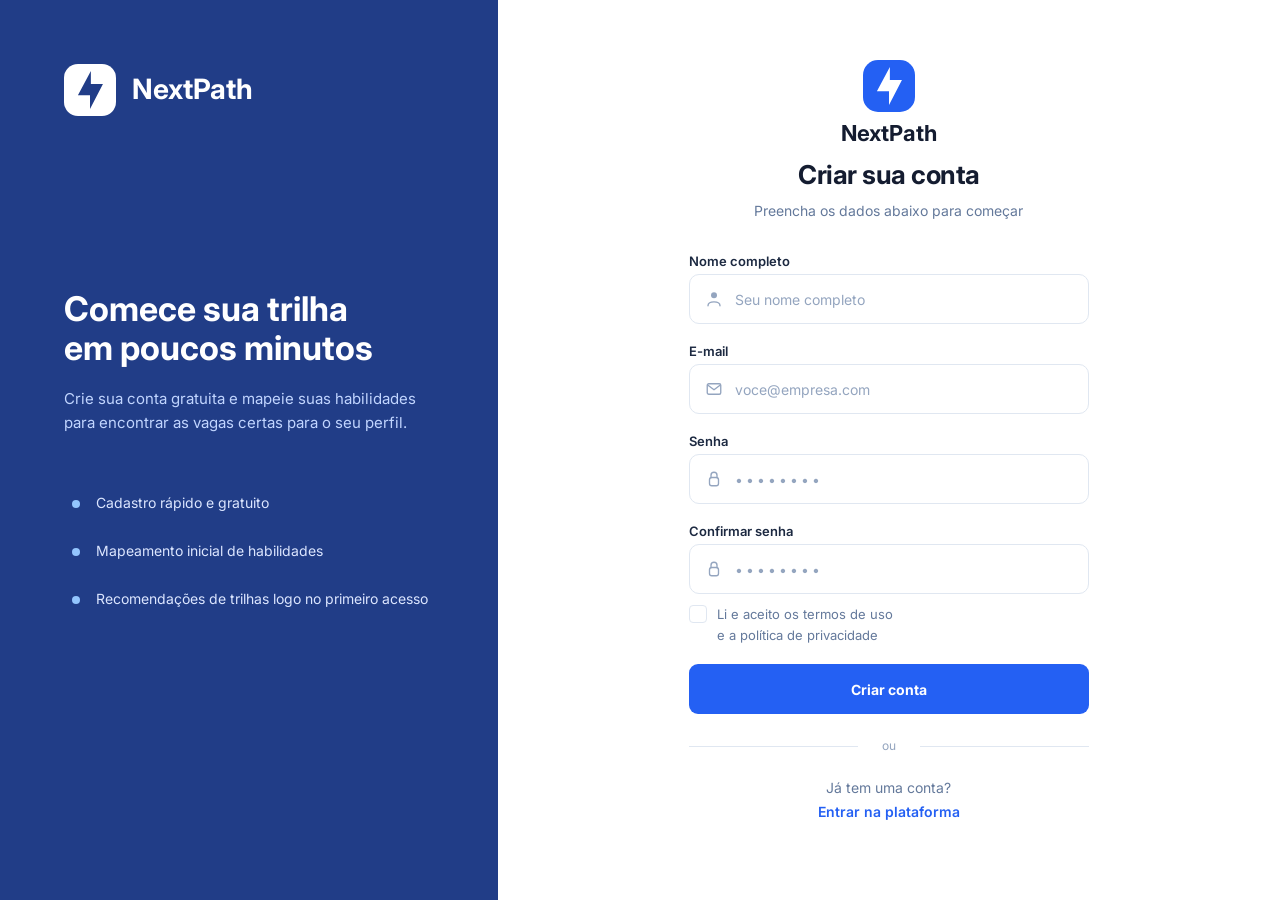
==== html/cadastro.html @ 0196f66d "Adiciona paginas de autenticacao com layout das referencias" ====
<!DOCTYPE html>
<html lang="pt-BR">
<head>
    <meta charset="UTF-8">
    <meta name="viewport" content="width=device-width, initial-scale=1.0">
    <meta name="description" content="Crie sua conta gratuita no NextPath.">
    <title>NextPath | Cadastro</title>
    <link rel="preconnect" href="https://fonts.googleapis.com">
    <link rel="preconnect" href="https://fonts.gstatic.com" crossorigin>
    <link href="https://fonts.googleapis.com/css2?family=Inter:wght@400;500;600;700;800&display=swap" rel="stylesheet">
    <link href="https://cdn.jsdelivr.net/npm/bootstrap@5.3.3/dist/css/bootstrap.min.css" rel="stylesheet">
    <link rel="stylesheet" href="../assets/css/style.css">
    <link rel="stylesheet" href="../assets/css/cadastro.css">
</head>
<body>
    <main class="auth-page auth-page--signup">
        <section class="auth-sidebar" aria-labelledby="signup-title">
            <div class="auth-sidebar__content">
                <div class="auth-logo" aria-label="Logo NextPath">
                    <span class="auth-logo__mark"><svg viewBox="0 0 32 44" aria-hidden="true"><path d="M17 0 2 28h14v16l15-29H17z" fill="currentColor"/></svg></span>
                    <span>NextPath</span>
                </div>

                <div class="auth-sidebar__intro">
                    <h1 id="signup-title" class="auth-title auth-title--large">Comece sua trilha<br>em poucos minutos</h1>
                    <p class="auth-description auth-description--large">Crie sua conta gratuita e mapeie suas habilidades<br>para encontrar as vagas certas para o seu perfil.</p>

                    <ul class="auth-benefits" aria-label="Benefícios do cadastro">
                        <li>Cadastro rápido e gratuito</li>
                        <li>Mapeamento inicial de habilidades</li>
                        <li>Recomendações de trilhas logo no primeiro acesso</li>
                    </ul>
                </div>
            </div>
        </section>

        <section class="auth-content" aria-labelledby="signup-form-title">
            <div class="auth-form-wrap">
                <div class="auth-logo auth-logo--form" aria-label="Logo NextPath">
                    <span class="auth-logo__mark"><svg viewBox="0 0 32 44" aria-hidden="true"><path d="M17 0 2 28h14v16l15-29H17z" fill="currentColor"/></svg></span>
                    <span>NextPath</span>
                </div>

                <h2 id="signup-form-title" class="auth-title">Criar sua conta</h2>
                <p class="auth-description">Preencha os dados abaixo para começar</p>

                <form id="signup-form" novalidate>
                    <div class="mb-4">
                        <label for="signup-name" class="form-label">Nome completo</label>
                        <div class="auth-input"><svg class="auth-input-icon" viewBox="0 0 24 24" fill="none" stroke="currentColor" stroke-width="1.8" stroke-linecap="round" stroke-linejoin="round" aria-hidden="true"><circle cx="12" cy="7" r="4" fill="currentColor" stroke="none"/><path d="M4 21c0-7 16-7 16 0"/></svg><input class="form-control" type="text" id="signup-name" name="name" placeholder="Seu nome completo" autocomplete="name" required></div>
                    </div>

                    <div class="mb-4">
                        <label for="signup-email" class="form-label">E-mail</label>
                        <div class="auth-input"><svg class="auth-input-icon" viewBox="0 0 24 24" fill="none" stroke="currentColor" stroke-width="1.8" stroke-linecap="round" stroke-linejoin="round" aria-hidden="true"><rect x="3" y="5" width="18" height="14" rx="2"/><path d="m4 7 8 6 8-6"/></svg><input class="form-control" type="email" id="signup-email" name="email" placeholder="voce@empresa.com" autocomplete="email" required></div>
                    </div>

                    <div class="mb-4">
                        <label for="signup-password" class="form-label">Senha</label>
                        <div class="auth-input"><svg class="auth-input-icon" viewBox="0 0 24 24" fill="none" stroke="currentColor" stroke-width="1.8" stroke-linecap="round" stroke-linejoin="round" aria-hidden="true"><rect x="6" y="10" width="12" height="11" rx="3"/><path d="M8 10V7a4 4 0 0 1 8 0v3"/></svg><input class="form-control" type="password" id="signup-password" name="password" minlength="6" autocomplete="new-password" placeholder="&#8226;&#8226;&#8226;&#8226;&#8226;&#8226;&#8226;&#8226;" required></div>
                    </div>

                    <div class="mb-4">
                        <label for="signup-confirm-password" class="form-label">Confirmar senha</label>
                        <div class="auth-input"><svg class="auth-input-icon" viewBox="0 0 24 24" fill="none" stroke="currentColor" stroke-width="1.8" stroke-linecap="round" stroke-linejoin="round" aria-hidden="true"><rect x="6" y="10" width="12" height="11" rx="3"/><path d="M8 10V7a4 4 0 0 1 8 0v3"/></svg><input class="form-control" type="password" id="signup-confirm-password" name="confirmPassword" autocomplete="new-password" placeholder="&#8226;&#8226;&#8226;&#8226;&#8226;&#8226;&#8226;&#8226;" required></div>
                    </div>

                    <div class="form-check mb-4">
                        <input class="form-check-input" type="checkbox" id="accept-terms" name="terms" required>
                        <label class="form-check-label" for="accept-terms">Li e aceito os termos de uso<br>e a política de privacidade</label>
                    </div>

                    <button class="btn btn-primary auth-button" type="submit">Criar conta</button>

                    <div class="auth-divider" aria-hidden="true"><span>ou</span></div>

                    <p class="auth-switch">
                        Já tem uma conta?
                        <a href="../index.html">Entrar na plataforma</a>
                    </p>

                    <div id="signup-message" class="auth-message" role="status" aria-live="polite"></div>
                </form>
            </div>
        </section>
    </main>

    <script src="../assets/js/auth.js"></script>
    <script src="../assets/js/cadastro.js"></script>
</body>
</html>
---- assets/css/style.css ----
﻿:root { --primary:#2460f3; --primary-hover:#194ed1; --dark-blue:#213d87; --text-dark:#141c30; --text-muted:#64799b; --border:#e0e7f1; --white:#fff; --success:#1f8f5f; --error:#c62828; }
* { box-sizing:border-box; }
html { min-width:320px; }
body { margin:0; min-height:100vh; background:#fff; color:var(--text-dark); font-family:"Inter",sans-serif; }
/* Estende o painel azul até a borda em telas maiores que o conteúdo. */
@media (min-width:768px) {
 body { background:linear-gradient(to right, var(--dark-blue) 50%, var(--white) 50%); }
}
button,input,a { font:inherit; }
a:focus-visible,button:focus-visible,input:focus-visible { outline:3px solid #9dc1ff; outline-offset:3px; }
.auth-page { display:flex; width:100%; min-height:100vh; min-height:100svh; }
.auth-sidebar { position:relative; display:flex; flex:0 0 38.888889%; min-width:0; padding:64px; background:var(--dark-blue); color:white; }
.auth-sidebar__content { width:100%; display:flex; align-items:center; justify-content:center; }
.auth-sidebar__intro { width:100%; max-width:432px; text-align:left; }
.auth-logo { display:flex; align-items:center; gap:16px; color:white; font-size:28px; font-weight:700; line-height:1.2; }
.auth-sidebar .auth-logo { position:absolute; top:64px; left:max(64px, calc((100% - 432px) / 2)); }
.auth-logo__mark { display:flex; align-items:center; justify-content:center; flex-shrink:0; width:52px; height:52px; border-radius:14px; background:white; color:var(--dark-blue); }
.auth-logo__mark svg { width:28px; height:38px; }
.auth-content { display:flex; flex:1; min-width:0; padding:48px 40px; background:white; }
.auth-form-wrap { width:400px; max-width:100%; margin:auto; }
.auth-logo--form { flex-direction:column; gap:8px; margin-bottom:12px; color:var(--text-dark); font-size:24px; }
.auth-logo--form .auth-logo__mark { width:56px; height:56px; background:var(--primary); color:white; border-radius:15px; }
.auth-title { margin:0 0 8px; font-size:26px; font-weight:700; line-height:1.3; text-align:center; letter-spacing:-.5px; }
.auth-title--large { margin:0 0 20px; color:white; font-size:34px; font-weight:700; line-height:1.15; text-align:left; letter-spacing:0; }
.auth-description { margin:0 0 30px; color:var(--text-muted); font-size:14px; line-height:1.6; text-align:center; }
.auth-description--large { margin:0; color:#c1d5ff; font-size:15px; font-weight:400; line-height:24px; text-align:left; letter-spacing:0; }
.auth-benefits { display:grid; gap:24px; margin:56px 0 0; padding:0; list-style:none; color:#dce6ff; font-size:14px; font-weight:400; line-height:24px; letter-spacing:0; text-align:left; }
.auth-benefits li { position:relative; padding-left:32px; }
.auth-benefits li::before { content:""; position:absolute; top:9px; left:8px; width:8px; height:8px; border-radius:50%; background:#93c5fd; }
.form-label { display:block; margin-bottom:4px; color:#1c2941; font-size:13px; font-weight:600; line-height:18px; }
.auth-input { position:relative; }
.auth-input-icon { position:absolute; top:50%; left:16px; width:18px; height:18px; transform:translateY(-50%); color:#94a5bf; pointer-events:none; }
.form-control { height:50px; min-height:50px; padding:12px 16px 12px 45px; border:1px solid var(--border); border-radius:10px; color:var(--text-dark); background:white; font-size:14px; box-shadow:none; }
.form-control::placeholder { color:#94a5bf; opacity:1; }
input[type="password"]::placeholder { letter-spacing:3px; }
.form-control:focus { border-color:var(--primary); box-shadow:0 0 0 3px #2460f31a; }
.auth-form-wrap .mb-4,.auth-form-wrap .mb-3 { margin-bottom:18px !important; }
.form-check { padding-left:28px; }
.form-check-input { width:18px; height:18px; margin-left:-28px !important; margin-top:1px; border-color:var(--border); border-radius:5px; }
.form-check-input:checked { background-color:var(--primary); border-color:var(--primary); }
.form-check-label { color:var(--text-muted); font-size:13px; line-height:21px; }
.auth-link,.auth-back-link,.auth-switch a { color:var(--primary); font-weight:600; text-decoration:none; }
.auth-link:hover,.auth-back-link:hover,.auth-switch a:hover { color:var(--primary-hover); text-decoration:underline; }
.auth-button { width:100%; min-height:50px; padding:12px; border:0; border-radius:9px; background:var(--primary); color:white; font-size:14px; font-weight:700; }
.auth-button:hover,.auth-button:focus-visible { background:var(--primary-hover); }
.auth-divider { display:flex; align-items:center; gap:24px; margin:24px 0 22px; color:#94a5bf; font-size:12px; line-height:16px; }
.auth-divider::before,.auth-divider::after { content:""; height:1px; flex:1; background:var(--border); }
.auth-switch { margin:0; color:var(--text-muted); text-align:center; font-size:14px; line-height:24px; }
.auth-switch a { display:block; }
.auth-message { margin-top:18px; font-size:14px; font-weight:600; text-align:center; }
.auth-message:empty { display:none; }
.auth-message.is-error { color:var(--error); }
.auth-message.is-success { color:var(--success); }
.is-invalid { border-color:var(--error); }
@media(max-width:1199px) {
 .auth-sidebar { padding:40px; }
 .auth-sidebar .auth-logo { top:48px; left:40px; }
 .auth-title--large { font-size:29px; }
 .auth-title--large br, .auth-description--large br { display:none; }
}
@media(max-width:767px) {
 .auth-sidebar { display:none; }
 .auth-content { min-height:100vh; min-height:100svh; padding:40px 24px; }
 .auth-form-wrap { transform:none !important; }
 .auth-title { font-size:25px; }
}
@media(max-width:374px) {
 .auth-content { padding-inline:18px; }
 .auth-title { font-size:23px; }
 .auth-description br { display:none; }
}
---- assets/css/cadastro.css ----
﻿.auth-form-wrap { transform:translateY(-8px); }
.auth-logo--form { font-size:22px; }
.auth-logo--form .auth-logo__mark { width:52px; height:52px; }
.auth-form-wrap .form-check { margin-top:-8px; margin-bottom:18px !important; }
.auth-terms-text { color:var(--primary); font-weight:600; }
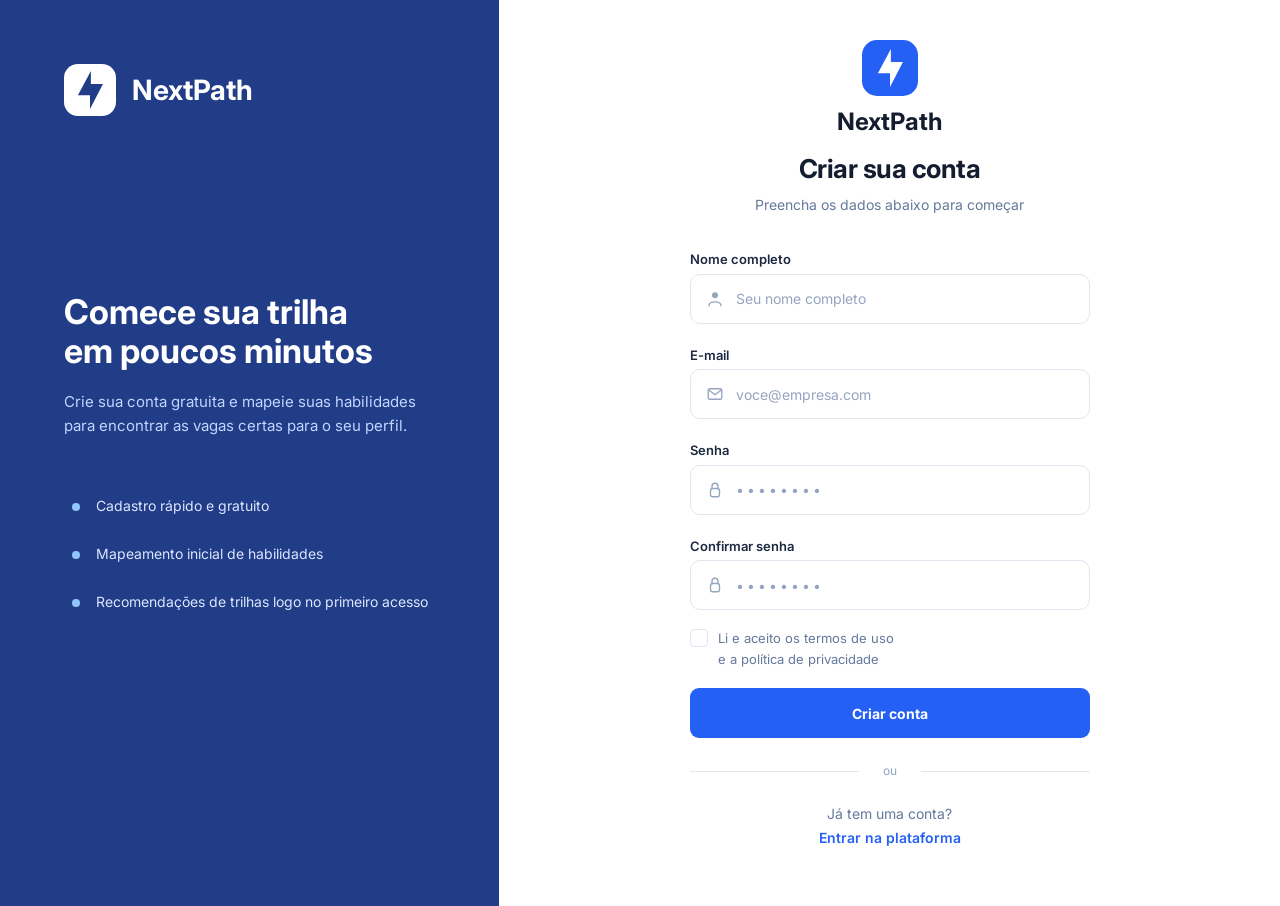
==== commit 4247cd27: "Adiciona dashboard dinamico e autenticacao simulada com localStorage - Login, cadastro e recuperacao" ====
--- a/html/cadastro.html
+++ b/html/cadastro.html
@@ -9,10 +9,10 @@
     <link rel="preconnect" href="https://fonts.gstatic.com" crossorigin>
     <link href="https://fonts.googleapis.com/css2?family=Inter:wght@400;500;600;700;800&display=swap" rel="stylesheet">
     <link href="https://cdn.jsdelivr.net/npm/bootstrap@5.3.3/dist/css/bootstrap.min.css" rel="stylesheet">
+    <link rel="icon" href="../assets/img/favicon.svg">
     <link rel="stylesheet" href="../assets/css/style.css">
-    <link rel="stylesheet" href="../assets/css/cadastro.css">
 </head>
-<body>
+<body class="auth-body">
     <main class="auth-page auth-page--signup">
         <section class="auth-sidebar" aria-labelledby="signup-title">
             <div class="auth-sidebar__content">
@@ -47,7 +47,7 @@
                 <form id="signup-form" novalidate>
                     <div class="mb-4">
                         <label for="signup-name" class="form-label">Nome completo</label>
-                        <div class="auth-input"><svg class="auth-input-icon" viewBox="0 0 24 24" fill="none" stroke="currentColor" stroke-width="1.8" stroke-linecap="round" stroke-linejoin="round" aria-hidden="true"><circle cx="12" cy="7" r="4" fill="currentColor" stroke="none"/><path d="M4 21c0-7 16-7 16 0"/></svg><input class="form-control" type="text" id="signup-name" name="name" placeholder="Seu nome completo" autocomplete="name" required></div>
+                        <div class="auth-input"><svg class="auth-input-icon" viewBox="0 0 24 24" fill="none" stroke="currentColor" stroke-width="1.8" stroke-linecap="round" stroke-linejoin="round" aria-hidden="true"><circle cx="12" cy="7" r="4" fill="currentColor" stroke="none"/><path d="M4 21c0-7 16-7 16 0"/></svg><input class="form-control" type="text" id="signup-name" name="nome" placeholder="Seu nome completo" autocomplete="name" required></div>
                     </div>
 
                     <div class="mb-4">
@@ -57,16 +57,16 @@
 
                     <div class="mb-4">
                         <label for="signup-password" class="form-label">Senha</label>
-                        <div class="auth-input"><svg class="auth-input-icon" viewBox="0 0 24 24" fill="none" stroke="currentColor" stroke-width="1.8" stroke-linecap="round" stroke-linejoin="round" aria-hidden="true"><rect x="6" y="10" width="12" height="11" rx="3"/><path d="M8 10V7a4 4 0 0 1 8 0v3"/></svg><input class="form-control" type="password" id="signup-password" name="password" minlength="6" autocomplete="new-password" placeholder="&#8226;&#8226;&#8226;&#8226;&#8226;&#8226;&#8226;&#8226;" required></div>
+                        <div class="auth-input"><svg class="auth-input-icon" viewBox="0 0 24 24" fill="none" stroke="currentColor" stroke-width="1.8" stroke-linecap="round" stroke-linejoin="round" aria-hidden="true"><rect x="6" y="10" width="12" height="11" rx="3"/><path d="M8 10V7a4 4 0 0 1 8 0v3"/></svg><input class="form-control" type="password" id="signup-password" name="senha" minlength="6" autocomplete="new-password" placeholder="&#8226;&#8226;&#8226;&#8226;&#8226;&#8226;&#8226;&#8226;" required></div>
                     </div>
 
                     <div class="mb-4">
                         <label for="signup-confirm-password" class="form-label">Confirmar senha</label>
-                        <div class="auth-input"><svg class="auth-input-icon" viewBox="0 0 24 24" fill="none" stroke="currentColor" stroke-width="1.8" stroke-linecap="round" stroke-linejoin="round" aria-hidden="true"><rect x="6" y="10" width="12" height="11" rx="3"/><path d="M8 10V7a4 4 0 0 1 8 0v3"/></svg><input class="form-control" type="password" id="signup-confirm-password" name="confirmPassword" autocomplete="new-password" placeholder="&#8226;&#8226;&#8226;&#8226;&#8226;&#8226;&#8226;&#8226;" required></div>
+                        <div class="auth-input"><svg class="auth-input-icon" viewBox="0 0 24 24" fill="none" stroke="currentColor" stroke-width="1.8" stroke-linecap="round" stroke-linejoin="round" aria-hidden="true"><rect x="6" y="10" width="12" height="11" rx="3"/><path d="M8 10V7a4 4 0 0 1 8 0v3"/></svg><input class="form-control" type="password" id="signup-confirm-password" name="confirmarSenha" autocomplete="new-password" placeholder="&#8226;&#8226;&#8226;&#8226;&#8226;&#8226;&#8226;&#8226;" required></div>
                     </div>
 
                     <div class="form-check mb-4">
-                        <input class="form-check-input" type="checkbox" id="accept-terms" name="terms" required>
+                        <input class="form-check-input" type="checkbox" id="accept-terms" name="termos" required>
                         <label class="form-check-label" for="accept-terms">Li e aceito os termos de uso<br>e a política de privacidade</label>
                     </div>
 
@@ -86,6 +86,5 @@
     </main>
 
     <script src="../assets/js/auth.js"></script>
-    <script src="../assets/js/cadastro.js"></script>
 </body>
 </html>
--- a/assets/css/style.css
+++ b/assets/css/style.css
@@ -1,71 +1,220 @@
-﻿:root { --primary:#2460f3; --primary-hover:#194ed1; --dark-blue:#213d87; --text-dark:#141c30; --text-muted:#64799b; --border:#e0e7f1; --white:#fff; --success:#1f8f5f; --error:#c62828; }
-* { box-sizing:border-box; }
-html { min-width:320px; }
-body { margin:0; min-height:100vh; background:#fff; color:var(--text-dark); font-family:"Inter",sans-serif; }
-/* Estende o painel azul até a borda em telas maiores que o conteúdo. */
-@media (min-width:768px) {
- body { background:linear-gradient(to right, var(--dark-blue) 50%, var(--white) 50%); }
-}
-button,input,a { font:inherit; }
-a:focus-visible,button:focus-visible,input:focus-visible { outline:3px solid #9dc1ff; outline-offset:3px; }
-.auth-page { display:flex; width:100%; min-height:100vh; min-height:100svh; }
-.auth-sidebar { position:relative; display:flex; flex:0 0 38.888889%; min-width:0; padding:64px; background:var(--dark-blue); color:white; }
-.auth-sidebar__content { width:100%; display:flex; align-items:center; justify-content:center; }
-.auth-sidebar__intro { width:100%; max-width:432px; text-align:left; }
-.auth-logo { display:flex; align-items:center; gap:16px; color:white; font-size:28px; font-weight:700; line-height:1.2; }
-.auth-sidebar .auth-logo { position:absolute; top:64px; left:max(64px, calc((100% - 432px) / 2)); }
-.auth-logo__mark { display:flex; align-items:center; justify-content:center; flex-shrink:0; width:52px; height:52px; border-radius:14px; background:white; color:var(--dark-blue); }
-.auth-logo__mark svg { width:28px; height:38px; }
-.auth-content { display:flex; flex:1; min-width:0; padding:48px 40px; background:white; }
-.auth-form-wrap { width:400px; max-width:100%; margin:auto; }
-.auth-logo--form { flex-direction:column; gap:8px; margin-bottom:12px; color:var(--text-dark); font-size:24px; }
-.auth-logo--form .auth-logo__mark { width:56px; height:56px; background:var(--primary); color:white; border-radius:15px; }
-.auth-title { margin:0 0 8px; font-size:26px; font-weight:700; line-height:1.3; text-align:center; letter-spacing:-.5px; }
-.auth-title--large { margin:0 0 20px; color:white; font-size:34px; font-weight:700; line-height:1.15; text-align:left; letter-spacing:0; }
-.auth-description { margin:0 0 30px; color:var(--text-muted); font-size:14px; line-height:1.6; text-align:center; }
-.auth-description--large { margin:0; color:#c1d5ff; font-size:15px; font-weight:400; line-height:24px; text-align:left; letter-spacing:0; }
-.auth-benefits { display:grid; gap:24px; margin:56px 0 0; padding:0; list-style:none; color:#dce6ff; font-size:14px; font-weight:400; line-height:24px; letter-spacing:0; text-align:left; }
-.auth-benefits li { position:relative; padding-left:32px; }
-.auth-benefits li::before { content:""; position:absolute; top:9px; left:8px; width:8px; height:8px; border-radius:50%; background:#93c5fd; }
-.form-label { display:block; margin-bottom:4px; color:#1c2941; font-size:13px; font-weight:600; line-height:18px; }
-.auth-input { position:relative; }
-.auth-input-icon { position:absolute; top:50%; left:16px; width:18px; height:18px; transform:translateY(-50%); color:#94a5bf; pointer-events:none; }
-.form-control { height:50px; min-height:50px; padding:12px 16px 12px 45px; border:1px solid var(--border); border-radius:10px; color:var(--text-dark); background:white; font-size:14px; box-shadow:none; }
-.form-control::placeholder { color:#94a5bf; opacity:1; }
-input[type="password"]::placeholder { letter-spacing:3px; }
-.form-control:focus { border-color:var(--primary); box-shadow:0 0 0 3px #2460f31a; }
-.auth-form-wrap .mb-4,.auth-form-wrap .mb-3 { margin-bottom:18px !important; }
-.form-check { padding-left:28px; }
-.form-check-input { width:18px; height:18px; margin-left:-28px !important; margin-top:1px; border-color:var(--border); border-radius:5px; }
-.form-check-input:checked { background-color:var(--primary); border-color:var(--primary); }
-.form-check-label { color:var(--text-muted); font-size:13px; line-height:21px; }
-.auth-link,.auth-back-link,.auth-switch a { color:var(--primary); font-weight:600; text-decoration:none; }
-.auth-link:hover,.auth-back-link:hover,.auth-switch a:hover { color:var(--primary-hover); text-decoration:underline; }
-.auth-button { width:100%; min-height:50px; padding:12px; border:0; border-radius:9px; background:var(--primary); color:white; font-size:14px; font-weight:700; }
-.auth-button:hover,.auth-button:focus-visible { background:var(--primary-hover); }
-.auth-divider { display:flex; align-items:center; gap:24px; margin:24px 0 22px; color:#94a5bf; font-size:12px; line-height:16px; }
-.auth-divider::before,.auth-divider::after { content:""; height:1px; flex:1; background:var(--border); }
-.auth-switch { margin:0; color:var(--text-muted); text-align:center; font-size:14px; line-height:24px; }
-.auth-switch a { display:block; }
-.auth-message { margin-top:18px; font-size:14px; font-weight:600; text-align:center; }
-.auth-message:empty { display:none; }
-.auth-message.is-error { color:var(--error); }
-.auth-message.is-success { color:var(--success); }
-.is-invalid { border-color:var(--error); }
-@media(max-width:1199px) {
- .auth-sidebar { padding:40px; }
- .auth-sidebar .auth-logo { top:48px; left:40px; }
- .auth-title--large { font-size:29px; }
- .auth-title--large br, .auth-description--large br { display:none; }
-}
-@media(max-width:767px) {
- .auth-sidebar { display:none; }
- .auth-content { min-height:100vh; min-height:100svh; padding:40px 24px; }
- .auth-form-wrap { transform:none !important; }
- .auth-title { font-size:25px; }
-}
-@media(max-width:374px) {
- .auth-content { padding-inline:18px; }
- .auth-title { font-size:23px; }
- .auth-description br { display:none; }
-}
+/* ===== Geral ===== */
+:root {
+    --primary: #2460f3;
+    --primary-hover: #194ed1;
+    --dark-blue: #213d87;
+    --text-dark: #141c30;
+    --text-muted: #64799b;
+    --border: #e0e7f1;
+    --background: #f8fafc;
+    --light-blue: #eef4ff;
+    --orange: #d97706;
+    --success: #1f8f5f;
+    --error: #dc2626;
+}
+
+html { min-width: 320px; }
+body { min-height: 100vh; margin: 0; background: #fff; color: var(--text-dark); font-family: "Inter", sans-serif; }
+a:focus-visible, button:focus-visible, input:focus-visible { outline: 3px solid #9dc1ff; outline-offset: 3px; }
+
+/* ===== Autenticação (Login, Cadastro, Recuperação) ===== */
+/* Estende o painel azul até a borda em telas largas. */
+@media (min-width: 768px) {
+    .auth-body { background: linear-gradient(to right, var(--dark-blue) 50%, #fff 50%); }
+}
+
+.auth-page { display: flex; min-height: 100vh; }
+.auth-sidebar { position: relative; display: flex; flex: 0 0 39%; padding: 64px; background: var(--dark-blue); color: #fff; }
+.auth-sidebar__content { display: flex; align-items: center; justify-content: center; width: 100%; }
+.auth-sidebar__intro { width: 100%; max-width: 432px; }
+.auth-sidebar .auth-logo { position: absolute; top: 64px; left: max(64px, calc((100% - 432px) / 2)); }
+
+.auth-logo { display: flex; align-items: center; gap: 16px; color: #fff; font-size: 28px; font-weight: 700; }
+.auth-logo__mark { display: flex; align-items: center; justify-content: center; flex-shrink: 0; width: 52px; height: 52px; border-radius: 14px; background: #fff; color: var(--dark-blue); }
+.auth-logo__mark svg { width: 28px; height: 38px; }
+.auth-logo--form { flex-direction: column; gap: 8px; margin-bottom: 12px; color: var(--text-dark); font-size: 24px; }
+.auth-logo--form .auth-logo__mark { width: 56px; height: 56px; border-radius: 15px; background: var(--primary); color: #fff; }
+
+.auth-content { display: flex; flex: 1; min-width: 0; padding: 48px 40px; background: #fff; }
+.auth-form-wrap { width: 400px; max-width: 100%; margin: auto; }
+
+.auth-title { margin: 0 0 8px; font-size: 26px; font-weight: 700; line-height: 1.3; text-align: center; letter-spacing: -.5px; }
+.auth-title--large { margin-bottom: 20px; color: #fff; font-size: 34px; line-height: 1.15; text-align: left; letter-spacing: 0; }
+.auth-description { margin: 0 0 30px; color: var(--text-muted); font-size: 14px; line-height: 1.6; text-align: center; }
+.auth-description--large { margin: 0; color: #c1d5ff; font-size: 15px; line-height: 24px; text-align: left; }
+
+.auth-benefits { display: grid; gap: 24px; margin: 56px 0 0; padding: 0; list-style: none; color: #dce6ff; font-size: 14px; line-height: 24px; }
+.auth-benefits li { position: relative; padding-left: 32px; }
+.auth-benefits li::before { content: ""; position: absolute; top: 9px; left: 8px; width: 8px; height: 8px; border-radius: 50%; background: #93c5fd; }
+
+/* Pequenos ajustes de posição por página, para ficar igual ao protótipo */
+.auth-page--login .auth-form-wrap { transform: translateY(24px); }
+.auth-page--signup .auth-form-wrap { transform: translateY(-8px); }
+.auth-page--recovery .auth-form-wrap { transform: translateY(10px); }
+
+/* ===== Formulários ===== */
+.form-label { margin-bottom: 4px; color: #1c2941; font-size: 13px; font-weight: 600; }
+.auth-form-wrap .mb-4, .auth-form-wrap .mb-3 { margin-bottom: 18px !important; }
+.auth-input { position: relative; }
+.auth-input-icon { position: absolute; top: 50%; left: 16px; width: 18px; height: 18px; transform: translateY(-50%); color: #94a5bf; pointer-events: none; }
+
+.form-control, .form-select { height: 50px; padding: 12px 16px; border: 1px solid var(--border); border-radius: 10px; color: var(--text-dark); font-size: 14px; }
+.auth-input .form-control { padding-left: 45px; }
+.form-control::placeholder { color: #94a5bf; }
+.auth-form-wrap input[type="password"]::placeholder { letter-spacing: 3px; }
+.form-control:focus, .form-select:focus { border-color: var(--primary); box-shadow: 0 0 0 3px #2460f31a; }
+
+.form-check { padding-left: 28px; }
+.form-check-input { width: 18px; height: 18px; margin-left: -28px !important; margin-top: 1px; border-color: var(--border); border-radius: 5px; }
+.form-check-input:checked { background-color: var(--primary); border-color: var(--primary); }
+.form-check-label { color: var(--text-muted); font-size: 13px; line-height: 21px; }
+
+.auth-link, .auth-back-link, .auth-switch a { color: var(--primary); font-weight: 600; text-decoration: none; }
+.auth-link:hover, .auth-back-link:hover, .auth-switch a:hover { color: var(--primary-hover); text-decoration: underline; }
+.auth-forgot { margin-bottom: 20px; text-align: right; font-size: 13px; }
+
+.auth-button { width: 100%; min-height: 50px; border: 0; border-radius: 9px; background: var(--primary); font-size: 14px; font-weight: 700; }
+.auth-button:hover, .auth-button:focus-visible { background: var(--primary-hover); }
+
+.auth-divider { display: flex; align-items: center; gap: 24px; margin: 24px 0 22px; color: #94a5bf; font-size: 12px; }
+.auth-divider::before, .auth-divider::after { content: ""; flex: 1; height: 1px; background: var(--border); }
+.auth-switch { margin: 0; color: var(--text-muted); text-align: center; font-size: 14px; line-height: 24px; }
+.auth-switch a { display: block; }
+
+.auth-message { margin-top: 18px; font-size: 14px; font-weight: 600; text-align: center; }
+.auth-message:empty { display: none; }
+.auth-message.is-error { color: var(--error); }
+.auth-message.is-success { color: var(--success); }
+
+/* Card "Verifique sua caixa de entrada" e link de voltar (Recuperação) */
+.auth-recovery-card { display: flex; gap: 12px; margin: 24px 0; padding: 20px 24px 14px; border-radius: 12px; background: var(--light-blue); }
+.auth-recovery-icon { flex-shrink: 0; width: 22px; height: 22px; margin-top: 6px; color: var(--primary); }
+.auth-recovery-card h3 { margin: 0 0 4px; font-size: 13px; line-height: 20px; font-weight: 700; }
+.auth-recovery-card p { margin: 0; color: var(--text-muted); font-size: 12px; line-height: 18px; }
+.auth-back-link { display: flex; align-items: center; justify-content: center; gap: 18px; font-size: 14px; }
+.auth-back-link span { font-size: 24px; line-height: 24px; font-weight: 400; }
+
+.auth-modal, .app-modal { padding: 8px 12px; border: 0; border-radius: 16px; }
+.app-modal .btn { padding: 12px 18px; border-radius: 10px; font-size: 14px; font-weight: 600; }
+.form-range::-webkit-slider-thumb { background: var(--primary); }
+.form-range::-moz-range-thumb { background: var(--primary); }
+
+/* ===== Dashboard (estrutura das páginas internas) ===== */
+.app-body { background: var(--background); }
+.app-main { margin-left: 272px; padding: 40px; }
+.app-header { display: flex; justify-content: space-between; align-items: flex-start; gap: 16px; margin-bottom: 40px; }
+.app-title { margin: 0 0 4px; font-size: 28px; font-weight: 700; }
+.app-subtitle { margin: 0; color: var(--text-muted); font-size: 14px; }
+
+.usuario { display: flex; align-items: center; gap: 10px; padding: 6px; border: 0; border-radius: 12px; background: none; color: inherit; transition: .2s ease; }
+.usuario:hover { background: #fff; }
+.usuario-nome { display: block; font-size: 14px; }
+.usuario-cargo { color: var(--text-muted); font-size: 12px; }
+.usuario-avatar { display: flex; align-items: center; justify-content: center; width: 40px; height: 40px; border-radius: 50%; background: #dbe7ff; color: var(--primary); font-size: 14px; font-weight: 700; }
+
+/* ===== Sidebar ===== */
+.sidebar { position: fixed; top: 0; bottom: 0; left: 0; display: flex; flex-direction: column; width: 272px; padding: 32px 16px 24px; border-right: 1px solid var(--border); background: #fff; }
+.sidebar-logo { display: flex; align-items: center; gap: 12px; margin: 0 0 32px 16px; color: var(--text-dark); font-size: 18px; font-weight: 700; text-decoration: none; }
+.sidebar-logo-mark { display: flex; align-items: center; justify-content: center; width: 34px; height: 34px; border-radius: 9px; background: var(--primary); color: #fff; }
+.sidebar-logo-mark svg { width: 16px; height: 22px; }
+
+.sidebar-menu { display: grid; gap: 6px; margin: 0; padding: 0; list-style: none; }
+.sidebar-link { display: flex; align-items: center; gap: 12px; padding: 11px 14px; border-left: 3px solid transparent; border-radius: 8px; color: var(--text-dark); font-size: 14px; text-decoration: none; white-space: nowrap; }
+.sidebar-link i { color: var(--text-muted); font-size: 16px; }
+.sidebar-link { transition: .2s ease; }
+.sidebar-link:hover { background: var(--background); }
+.sidebar-link.active { border-left-color: var(--primary); background: var(--light-blue); color: var(--primary); font-weight: 600; }
+.sidebar-link.active i { color: var(--primary); }
+
+.sidebar-sair { display: flex; align-items: center; gap: 12px; margin-top: auto; padding: 20px 14px 0; border: 0; border-top: 1px solid var(--border); background: none; color: var(--error); font-size: 14px; font-weight: 600; }
+.sidebar-sair:hover { color: #b91c1c; }
+
+/* ===== Cards ===== */
+.card-np { height: 100%; padding: 28px; border: 1px solid var(--border); border-radius: 14px; background: #fff; transition: .2s ease; }
+.card-np:hover { box-shadow: 0 6px 20px #10182808; }
+.card-np-header { display: flex; justify-content: space-between; align-items: flex-start; gap: 12px; }
+.card-np-title { margin: 0 0 4px; font-size: 16px; font-weight: 700; }
+.card-np-subtitle { margin: 0; color: var(--text-muted); font-size: 12px; }
+.card-np-dica { margin: 20px 0 0; color: var(--text-muted); font-size: 13px; }
+
+/* Botão pequeno no canto dos cards (ex.: "+ Habilidade", "Editar") */
+.btn-card { flex-shrink: 0; padding: 6px 12px; border: 0; border-radius: 8px; background: var(--light-blue); color: var(--primary); font-size: 13px; font-weight: 600; transition: .2s ease; }
+.btn-card:hover { background: #dbe7ff; }
+
+/* Estados vazios */
+.texto-vazio { color: var(--text-muted); }
+.estado-vazio { margin: 8px 0; color: var(--text-muted); font-size: 14px; text-align: center; }
+
+.numero { display: block; font-size: 28px; font-weight: 700; line-height: 1.2; }
+.numero-laranja { color: var(--orange); }
+.numero-cinza { color: #94a3b8; }
+.numero-legenda { display: block; color: var(--text-muted); font-size: 13px; }
+
+/* Círculo de progresso: conic-gradient pinta --progresso% do anel em azul.
+   O @property permite animar a variável quando o valor muda. */
+@property --progresso { syntax: "<number>"; inherits: false; initial-value: 0; }
+.progresso-circulo { display: flex; align-items: center; justify-content: center; width: 116px; height: 116px; border-radius: 50%; background: conic-gradient(var(--primary) calc(var(--progresso, 0) * 1%), #e4e9f1 0); transition: --progresso .6s ease; }
+.progresso-circulo > span { display: flex; align-items: center; justify-content: center; width: 88px; height: 88px; border-radius: 50%; background: #fff; font-size: 28px; font-weight: 700; }
+
+.barra { height: 8px; border-radius: 8px; background: #e4e9f1; overflow: hidden; }
+.barra-preenchida { width: 0; height: 100%; border-radius: 8px; background: var(--primary); transition: width .6s ease; }
+
+.objetivo { margin-top: 20px; padding: 28px 24px 24px; border-radius: 12px; background: var(--light-blue); }
+.objetivo-icone { color: var(--primary); font-size: 24px; }
+.objetivo-titulo { display: block; font-size: 15px; }
+
+.resumo-item { height: 100%; padding: 22px 20px; border-radius: 10px; background: var(--background); }
+.nivel { margin-top: 24px; padding-top: 24px; border-top: 1px solid var(--border); }
+.nivel-label { color: var(--text-muted); font-size: 13px; font-weight: 600; }
+.nivel-nome { font-size: 18px; }
+
+.passos { display: grid; gap: 16px; margin: 0; padding: 0; list-style: none; }
+.passo { display: flex; align-items: center; gap: 14px; width: 100%; padding: 18px 20px; border: 0; border-radius: 10px; background: var(--background); color: var(--text-dark); font-size: 14px; text-align: left; transition: .2s ease; }
+.passo:hover { background: var(--light-blue); }
+.passo:hover i { color: var(--primary); transform: translateX(3px); }
+.passo::before { content: ""; width: 7px; height: 7px; border-radius: 50%; background: var(--primary); }
+.passo i { margin-left: auto; color: var(--text-muted); transition: .2s ease; }
+
+/* Lista de habilidades (modal) */
+.lista-habilidades { display: grid; gap: 10px; margin: 0; padding: 0; list-style: none; }
+.habilidade-item { display: grid; grid-template-columns: 1fr 1fr 170px auto; align-items: center; gap: 16px; padding: 12px 16px; border-radius: 10px; background: var(--background); }
+.habilidade-nome { display: block; font-size: 14px; }
+.habilidade-categoria, .habilidade-status { color: var(--text-muted); font-size: 12px; }
+.btn-remover { border: 0; background: none; color: var(--text-muted); transition: .2s ease; }
+.btn-remover:hover { color: var(--error); }
+
+/* ===== Responsividade ===== */
+@media (max-width: 1199px) {
+    .auth-sidebar { padding: 40px; }
+    .auth-sidebar .auth-logo { top: 48px; left: 40px; }
+    .auth-title--large { font-size: 29px; }
+    .auth-title--large br, .auth-description--large br { display: none; }
+}
+
+@media (max-width: 991px) {
+    /* A sidebar vira um bloco no topo da página */
+    .sidebar { position: static; width: auto; border-right: 0; border-bottom: 1px solid var(--border); }
+    .sidebar-menu { display: flex; flex-wrap: wrap; }
+    .sidebar-sair { margin-top: 16px; }
+    .app-main { margin-left: 0; padding: 24px 16px; }
+}
+
+@media (max-width: 767px) {
+    .auth-sidebar { display: none; }
+    .auth-content { padding: 40px 24px; }
+    .auth-page .auth-form-wrap { transform: none; }
+    .auth-title { font-size: 25px; }
+}
+
+@media (max-width: 575px) {
+    .app-header { flex-direction: column; }
+    .resumo-item { padding: 16px 12px; }
+    .card-np { padding: 20px; }
+    .habilidade-item { grid-template-columns: 1fr auto; }
+    .habilidade-progresso { grid-column: 1 / -1; }
+}
+
+@media (max-width: 374px) {
+    .auth-content { padding-inline: 18px; }
+    .auth-description br { display: none; }
+}
